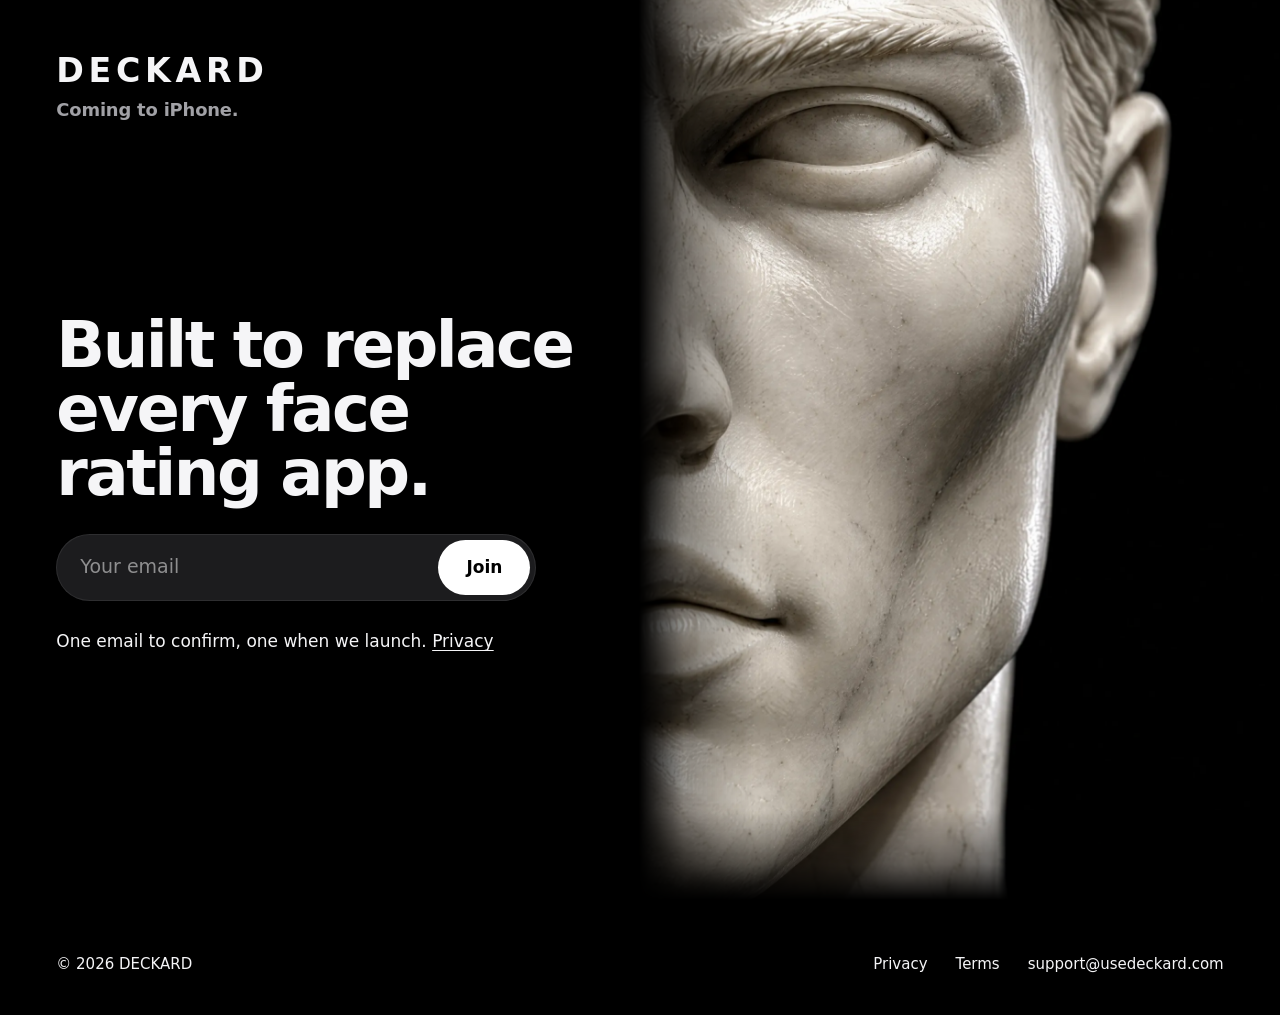
==== index.html @ 66ce31c7 "DECKARD: the website, the Terms of Use and the Privacy Policy" ====
<!doctype html>
<html lang="en">
<head>
<meta charset="utf-8">
<meta name="viewport" content="width=device-width, initial-scale=1, viewport-fit=cover">
<title>DECKARD</title>
<meta name="description" content="Built to replace every face rating app. Coming to iPhone.">
<meta name="theme-color" content="#000000">
<meta name="color-scheme" content="dark">
<meta property="og:type" content="website">
<meta property="og:title" content="DECKARD">
<meta property="og:description" content="Built to replace every face rating app. Coming to iPhone.">
<meta property="og:url" content="https://usedeckard.com/">
<meta property="og:image" content="https://usedeckard.com/og.jpg">
<meta property="og:image:width" content="1200">
<meta property="og:image:height" content="630">
<meta name="twitter:card" content="summary_large_image">
<link rel="icon" href="favicon.png">
<link rel="apple-touch-icon" href="assets/apple-touch-icon.png">
<link rel="preconnect" href="https://qlsidnowsqpfovdvyhog.supabase.co" crossorigin>
<link rel="preload" as="image" href="img/macro.webp" fetchpriority="high">
<link rel="stylesheet" href="site.css?v=57">
<script>document.documentElement.classList.add('js')</script>
</head>
<body>
<!-- usedeckard.com, the prelaunch page (Jaume, 2026-10-09: the redesign's C,
     "and remove the true scan part. that would be perfect"): the name,
     "Coming to iPhone.", the close-up off the edge, "Built to replace every
     face rating app.", the email box. The long page that was here is kept for
     after the launch: git tag website-full-2026-10-09. -->
<main>
  <div class="pic" aria-hidden="true">
    <img class="macro" src="img/macro.webp" alt="" width="1440" height="2560" fetchpriority="high">
  </div>
  <div class="col">
    <header class="brand">
      <h1 class="wordmark mark">DECKARD</h1>
      <p class="sub">Coming to iPhone.</p>
    </header>
    <div class="ask">
      <h2 class="headline line">Built to replace every face rating&nbsp;app.</h2>
      <p class="count-line" id="waiting" hidden><span class="num" id="waiting-n"></span> people are waiting.</p>
      <form class="signup" id="signup" novalidate>
        <label class="sr" for="email">Email</label>
        <input id="email" name="email" type="email" inputmode="email" autocomplete="email" autocapitalize="off" spellcheck="false" placeholder="Your email" required>
        <input class="trap" name="company" tabindex="-1" autocomplete="off" aria-hidden="true">
        <button type="submit">Join</button>
      </form>
      <p class="status" id="status" role="status" aria-live="polite"></p>
      <p class="consent">One email to confirm, one when we launch. <a href="https://usedeckard.com/privacy/">Privacy</a></p>
    </div>
  </div>
</main>

<footer>
  <div class="in">
    <span>© 2026 DECKARD</span>
    <nav aria-label="Legal">
      <a href="https://usedeckard.com/privacy/">Privacy</a>
      <a href="https://usedeckard.com/terms/">Terms</a>
      <a href="mailto:support@usedeckard.com">support@usedeckard.com</a>
    </nav>
  </div>
</footer>

<div class="sheet" id="sheet" role="dialog" aria-modal="true" aria-labelledby="sheet-title" hidden>
  <div class="sheet-in">
    <h2 class="headline" id="sheet-title"></h2>
    <p class="sheet-line" id="sheet-line"></p>
    <div class="sheet-actions">
      <button type="button" id="sheet-go" hidden></button>
      <button type="button" id="sheet-close" class="quiet">Close</button>
    </div>
  </div>
</div>

<script src="site.js?v=54"></script>
</body>
</html>
---- site.css ----
/* DECKARD — usedeckard.com, the prelaunch page (2026-10-09, his pick C of the
   redesign, with its second line taken out): the name, "Coming to iPhone.",
   the close-up off the edge, "Built to replace every face rating app.", the
   email box. Nothing is drawn on top of anything: the close-up has its own
   band on a phone, its own column on a laptop. Only transform and opacity
   animate, once, on arrival. */
:root {
  --night: #000000;
  --ink: #f5f5f7;
  --ink-2: #a1a1a6;
  --display: -apple-system, BlinkMacSystemFont, "SF Pro Display", "Helvetica Neue", "Segoe UI", system-ui, sans-serif;
  --text: -apple-system, BlinkMacSystemFont, "SF Pro Text", "Helvetica Neue", "Segoe UI", system-ui, sans-serif;
  --gutter: clamp(16px, 4.4vw, 64px);
  --ease: cubic-bezier(0.22, 1, 0.36, 1);
  color-scheme: dark;
}

* { box-sizing: border-box; }
html { -webkit-text-size-adjust: 100%; background: var(--night); }
body { margin: 0; background: var(--night); color: var(--ink); font: 17px/1.47 var(--text); -webkit-font-smoothing: antialiased; -moz-osx-font-smoothing: grayscale; overflow-x: clip; }
img { display: block; -webkit-user-drag: none; user-select: none; }
h1, h2, p { margin: 0; }
a { color: inherit; }
button, input { font: inherit; color: inherit; }
::selection { background: var(--ink); color: var(--night); }
.sr { position: absolute; width: 1px; height: 1px; overflow: hidden; clip-path: inset(50%); white-space: nowrap; }

.wordmark { font-family: var(--display); font-weight: 800; text-transform: uppercase; letter-spacing: 0.14em; line-height: 1; margin-right: -0.14em; }
.headline { font-family: var(--display); font-weight: 700; line-height: 1; letter-spacing: -0.038em; text-wrap: balance; }
.num { font-variant-numeric: tabular-nums; font-feature-settings: "tnum"; }

/* -------------------------------------------------------------- layout -- */
main {
  min-height: 100vh; min-height: 100svh;
  display: grid;
  grid-template-columns: minmax(0, 1fr) minmax(0, 1.1fr);
  padding: 0 0 0 max(var(--gutter), env(safe-area-inset-left, 0px));
}
.col { grid-column: 1; grid-row: 1; display: grid; grid-template-rows: auto 1fr; padding: calc(env(safe-area-inset-top, 0px) + clamp(28px, 6vh, 64px)) 0 clamp(28px, 6vh, 64px); min-width: 0; }
.ask { align-self: center; display: grid; grid-template-columns: minmax(0, 1fr); min-width: 0; gap: clamp(18px, 3.2vh, 32px); justify-items: start; max-width: 560px; }
.mark { font-size: clamp(26px, 2.6vw, 40px); }
.sub { margin-top: 12px; font: 600 clamp(17px, 1.4vw, 20px)/1.2 var(--display); letter-spacing: -0.01em; color: var(--ink-2); }
.line { font-size: clamp(40px, min(5vw, 9vh), 80px); }
.count-line { font: 600 clamp(19px, 1.7vw, 24px)/1.2 var(--display); letter-spacing: -0.015em; color: var(--ink-2); }

.pic { grid-column: 2; grid-row: 1; position: relative; min-width: 0; overflow: hidden; }
/* the crop runs from the eye to the chin: the jawline whole (his note, 2026-10-09: "we need to be able to see the jawline") */
.macro { position: absolute; inset: 0; width: 100%; height: 100%; object-fit: cover; object-position: 62% 72%; }
/* the close-up meets the black on a thin edge only, toward the words and at
   its foot, so it never ends on a straight line above the footer ("it cuts
   the face directly, and it makes it look cheap") and the face itself is not
   dimmed ("you faded the face too quickly", both 2026-10-09) */
.pic::after { content: ""; position: absolute; inset: 0; background: linear-gradient(90deg, #000 0%, rgba(0, 0, 0, 0.4) 7%, rgba(0, 0, 0, 0) 18%), linear-gradient(rgba(0, 0, 0, 0) 90%, rgba(0, 0, 0, 0.45) 96%, #000 100%); pointer-events: none; }

.signup { display: flex; gap: 10px; width: min(100%, 480px); padding: 6px; border-radius: 999px; background: #1c1c1e; box-shadow: inset 0 0 0 1px rgba(255, 255, 255, 0.08); transition: box-shadow 0.3s var(--ease); }
.signup:focus-within { box-shadow: inset 0 0 0 1.5px rgba(255, 255, 255, 0.6); }
.signup input[type="email"] { flex: 1 1 0; min-width: 0; width: 0; border: 0; background: transparent; padding: 0 18px; font-size: 19px; outline: none; color: #fff; }
.signup input::placeholder { color: rgba(255, 255, 255, 0.5); }
.signup button { flex: none; border: 0; border-radius: 999px; background: #fff; color: #000; font-weight: 600; font-size: 17px; padding: 15px 28px; cursor: pointer; transition: transform 0.2s var(--ease), opacity 0.2s; }
.signup button:active { transform: scale(0.97); }
.signup button:disabled { opacity: 0.6; cursor: default; }
.signup.done { display: none; }
.trap { position: absolute; left: -9999px; width: 1px; height: 1px; opacity: 0; }
.status:empty { display: none; }
.status { font: 600 clamp(20px, 2vw, 26px)/1.3 var(--display); letter-spacing: -0.015em; }
.consent { font: 400 17px/1.45 var(--text); color: var(--ink); }
.consent a { text-underline-offset: 3px; }

footer { background: var(--night); color: var(--ink); padding: clamp(28px, 6vh, 64px) var(--gutter) calc(env(safe-area-inset-bottom, 0px) + 40px); }
footer .in { padding-top: 0; display: flex; flex-wrap: wrap; justify-content: space-between; gap: 18px 32px; font: 500 15px/1.4 var(--text); }
footer nav { display: flex; flex-wrap: wrap; gap: 8px 28px; }
footer a { text-decoration: none; }
footer a:hover { text-decoration: underline; text-underline-offset: 3px; }

.sheet { position: fixed; inset: 0; z-index: 80; background: rgba(0, 0, 0, 0.94); color: #fff; display: grid; place-items: center; padding: var(--gutter); opacity: 0; transition: opacity 0.5s var(--ease); }
.sheet.in { opacity: 1; }
.sheet[hidden] { display: none; }
.sheet-in { display: grid; gap: 22px; justify-items: center; text-align: center; max-width: 640px; transform: translateY(18px); transition: transform 0.7s var(--ease); }
.sheet.in .sheet-in { transform: none; }
.sheet-in:focus { outline: none; }
.sheet .headline { font-size: clamp(40px, min(5.6vw, 10vh), 92px); }
.sheet-line { font: 600 clamp(22px, 2.4vw, 30px)/1.25 var(--display); letter-spacing: -0.02em; }
.sheet-actions { display: flex; gap: 12px; margin-top: 10px; }
.sheet button { border: 0; border-radius: 999px; background: #fff; color: #000; font-weight: 600; font-size: 17px; padding: 15px 28px; cursor: pointer; }
.sheet button.quiet { background: #1c1c1e; color: #fff; }
.sheet button:focus-visible, .signup button:focus-visible, .consent a:focus-visible, footer a:focus-visible { outline: 2px solid #fff; outline-offset: 3px; }
body.locked { overflow: hidden; }

/* -------------------------------------------------------------- arrival -- */
@keyframes rise { from { opacity: 0; transform: translateY(14px); } to { opacity: 1; transform: none; } }
@keyframes push { from { opacity: 0; transform: scale(1.12); } to { opacity: 1; transform: scale(1.03); } }
html.js .macro { animation: push 3.6s var(--ease) both 0.1s; transform-origin: 62% 72%; }
html.js .brand > * { animation: rise 1.6s var(--ease) backwards; }
html.js .mark { animation-delay: 0.35s; }
html.js .sub { animation-delay: 0.6s; }
html.js .ask > * { animation: rise 1.6s var(--ease) backwards; }
html.js .ask > :nth-child(1) { animation-delay: 0.8s; }
html.js .ask > :nth-child(n + 2) { animation-delay: 1.1s; }

/* --------------------------------------------------------------- phone -- */
/* Upright phones and upright tablets stack: the name, the picture in its own
   band, the words and the email box under it. A phone turned sideways
   keeps the laptop's two columns (measured 2026-10-09: stacked, the email
   box ran off a 667 x 375 screen). */
@media (orientation: portrait) and (max-width: 1100px) {
  main {
    grid-template-columns: minmax(0, 1fr);
    grid-template-rows: auto minmax(0, 1fr) auto;
    height: 100vh; height: 100svh; min-height: 560px;
    padding: calc(env(safe-area-inset-top, 0px) + 24px) var(--gutter) calc(env(safe-area-inset-bottom, 0px) + 22px);
  }
  .col { display: contents; }
  .brand { grid-row: 1; text-align: center; }
  .pic { grid-column: 1; grid-row: 2; margin: 12px calc(-1 * var(--gutter)) 0; }
  .ask { grid-column: 1; grid-row: 3; justify-self: center; width: min(100%, 560px); justify-items: stretch; text-align: center; gap: 16px; max-width: none; padding-top: clamp(16px, 3.2vw, 36px); }
  .mark { font-size: clamp(30px, 5vw, 44px); }
  .sub { margin-top: 10px; font-size: clamp(17px, 2.4vw, 22px); }
  .line { font-size: clamp(34px, 10vw, 60px); }
  .macro { object-position: 64% 76%; }
  /* the band meets the black above and below on a thin edge, never a hard one */
  .pic::after { background: linear-gradient(#000 0%, rgba(0, 0, 0, 0.45) 4%, rgba(0, 0, 0, 0) 11%, rgba(0, 0, 0, 0) 89%, rgba(0, 0, 0, 0.45) 96%, #000 100%); }
  .signup { width: 100%; }
  .signup input[type="email"] { font-size: 17px; padding: 0 14px; }
  .signup button { padding: 14px 20px; }
  .consent { font-size: 15px; }
}
/* a phone turned sideways: the laptop's two columns, tighter */
@media (max-height: 500px) and (orientation: landscape) {
  .col { padding-top: calc(env(safe-area-inset-top, 0px) + 18px); padding-bottom: 18px; }
  .ask { gap: 12px; }
  .line { font-size: clamp(30px, 8vh, 40px); }
  .sub { margin-top: 6px; }
  .consent { font-size: 15px; }
}

@media (prefers-reduced-motion: reduce) {
  html.js .macro, html.js .brand > *, html.js .ask > * { animation: none; }
  .sheet, .sheet-in { transition: none; }
}
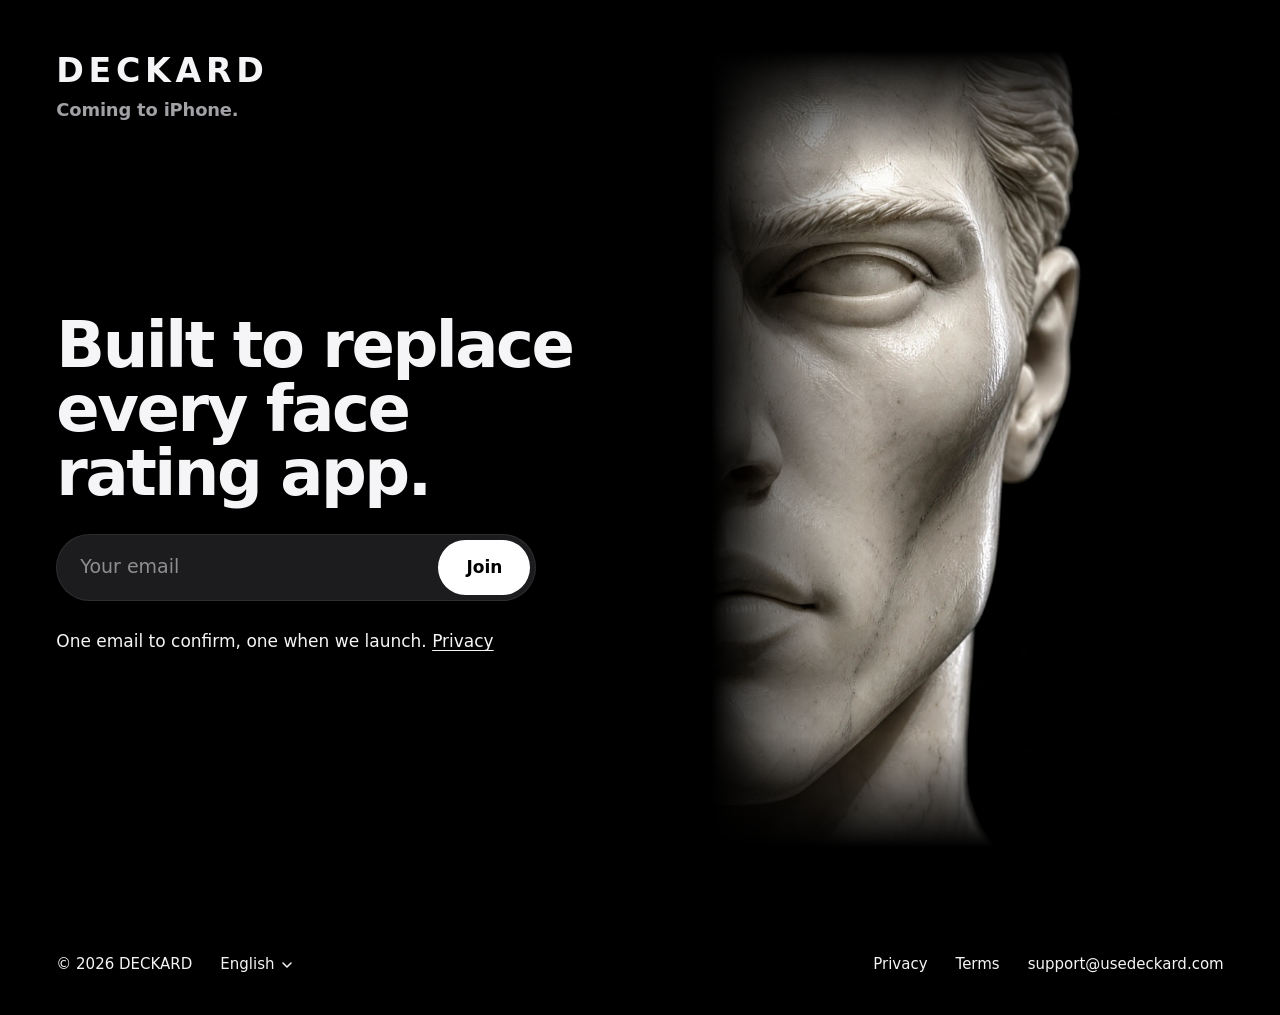
==== commit 777c47ad: "DECKARD: the website, the Terms of Use and the Privacy Policy" ====
--- a/index.html
+++ b/index.html
@@ -1,5 +1,5 @@
 <!doctype html>
-<html lang="en">
+<html lang="en" data-lang="en" data-locale="en-US">
 <head>
 <meta charset="utf-8">
 <meta name="viewport" content="width=device-width, initial-scale=1, viewport-fit=cover">
@@ -15,11 +15,27 @@
 <meta property="og:image:width" content="1200">
 <meta property="og:image:height" content="630">
 <meta name="twitter:card" content="summary_large_image">
+<!-- langs:head -->
+<script>(function(){var P={"en":"","es":"es","es-419":"latam","de":"de","fr":"fr","it":"it","pt-BR":"br"},c=null;try{c=localStorage.getItem('deckard-lang')}catch(e){}
+if(c==='en')return;var go=function(p){location.replace('/'+p+'/'+location.search+location.hash)};if(c&&P[c]){go(P[c]);return}
+var ls=navigator.languages&&navigator.languages.length?navigator.languages:[navigator.language||''];
+for(var i=0;i<ls.length;i++){var l=String(ls[i]).toLowerCase(),p=null;if(l.indexOf('en')===0)return;
+if(l.indexOf('es')===0)p=(l==='es'||l==='es-es')?'es':'latam';else if(l.indexOf('de')===0)p='de';else if(l.indexOf('fr')===0)p='fr';
+else if(l.indexOf('it')===0)p='it';else if(l.indexOf('pt')===0)p='br';if(p){go(p);return}}})()</script>
+<link rel="alternate" hreflang="en" href="https://usedeckard.com/">
+<link rel="alternate" hreflang="es-ES" href="https://usedeckard.com/es/">
+<link rel="alternate" hreflang="es-419" href="https://usedeckard.com/latam/">
+<link rel="alternate" hreflang="de" href="https://usedeckard.com/de/">
+<link rel="alternate" hreflang="fr" href="https://usedeckard.com/fr/">
+<link rel="alternate" hreflang="it" href="https://usedeckard.com/it/">
+<link rel="alternate" hreflang="pt-BR" href="https://usedeckard.com/br/">
+<link rel="alternate" hreflang="x-default" href="https://usedeckard.com/">
+<!-- /langs:head -->
 <link rel="icon" href="favicon.png">
 <link rel="apple-touch-icon" href="assets/apple-touch-icon.png">
 <link rel="preconnect" href="https://qlsidnowsqpfovdvyhog.supabase.co" crossorigin>
 <link rel="preload" as="image" href="img/macro.webp" fetchpriority="high">
-<link rel="stylesheet" href="site.css?v=57">
+<link rel="stylesheet" href="site.css?v=59">
 <script>document.documentElement.classList.add('js')</script>
 </head>
 <body>
@@ -39,11 +55,11 @@
     </header>
     <div class="ask">
       <h2 class="headline line">Built to replace every face rating&nbsp;app.</h2>
-      <p class="count-line" id="waiting" hidden><span class="num" id="waiting-n"></span> people are waiting.</p>
+      <p class="count-line" id="waiting" hidden></p>
       <form class="signup" id="signup" novalidate>
         <label class="sr" for="email">Email</label>
         <input id="email" name="email" type="email" inputmode="email" autocomplete="email" autocapitalize="off" spellcheck="false" placeholder="Your email" required>
-        <input class="trap" name="company" tabindex="-1" autocomplete="off" aria-hidden="true">
+        <input class="trap" name="hp" tabindex="-1" autocomplete="off" aria-hidden="true">
         <button type="submit">Join</button>
       </form>
       <p class="status" id="status" role="status" aria-live="polite"></p>
@@ -54,7 +70,12 @@
 
 <footer>
   <div class="in">
-    <span>© 2026 DECKARD</span>
+    <div class="left">
+      <span>© 2026 DECKARD</span>
+      <!-- langs:menu -->
+      <label class="lang"><span class="sr">Language</span><span class="cur" aria-hidden="true" lang="en">English</span><select id="lang"><option value="en" lang="en" data-href="/" selected>English</option><option value="es" lang="es-ES" data-href="/es/">Español (España)</option><option value="es-419" lang="es-419" data-href="/latam/">Español (Latinoamérica)</option><option value="de" lang="de" data-href="/de/">Deutsch</option><option value="fr" lang="fr" data-href="/fr/">Français</option><option value="it" lang="it" data-href="/it/">Italiano</option><option value="pt-BR" lang="pt-BR" data-href="/br/">Português (Brasil)</option></select></label>
+      <!-- /langs:menu -->
+    </div>
     <nav aria-label="Legal">
       <a href="https://usedeckard.com/privacy/">Privacy</a>
       <a href="https://usedeckard.com/terms/">Terms</a>
@@ -74,6 +95,6 @@
   </div>
 </div>
 
-<script src="site.js?v=54"></script>
+<script src="site.js?v=59"></script>
 </body>
 </html>
--- a/site.css
+++ b/site.css
@@ -44,13 +44,21 @@
 .count-line { font: 600 clamp(19px, 1.7vw, 24px)/1.2 var(--display); letter-spacing: -0.015em; color: var(--ink-2); }
 
 .pic { grid-column: 2; grid-row: 1; position: relative; min-width: 0; overflow: hidden; }
-/* the crop runs from the eye to the chin: the jawline whole (his note, 2026-10-09: "we need to be able to see the jawline") */
-.macro { position: absolute; inset: 0; width: 100%; height: 100%; object-fit: cover; object-position: 62% 72%; }
-/* the close-up meets the black on a thin edge only, toward the words and at
-   its foot, so it never ends on a straight line above the footer ("it cuts
-   the face directly, and it makes it look cheap") and the face itself is not
-   dimmed ("you faded the face too quickly", both 2026-10-09) */
-.pic::after { content: ""; position: absolute; inset: 0; background: linear-gradient(90deg, #000 0%, rgba(0, 0, 0, 0.4) 7%, rgba(0, 0, 0, 0) 18%), linear-gradient(rgba(0, 0, 0, 0) 90%, rgba(0, 0, 0, 0.45) 96%, #000 100%); pointer-events: none; }
+/* The whole close-up, smaller (his note, 2026-10-22: "the face of it its too
+   big"): forehead to neck at most 86% of the screen's height, its cut edge
+   fading out toward the words, where the cover crop had filled the column with the
+   eye-to-chin. It meets the black on thin edges — toward the words, at the
+   forehead's cut and at its foot — never a straight line ("it cuts the face
+   directly, and it makes it look cheap"), and the face itself is not dimmed
+   ("you faded the face too quickly"). */
+.macro {
+  position: absolute; left: 50%; top: 50%; translate: -56% -50%;
+  height: min(86%, 1200px); width: auto; max-width: 100%; object-fit: contain; object-position: left center;
+  --fade-x: linear-gradient(90deg, rgba(0, 0, 0, 0) 0%, rgba(0, 0, 0, 0.5) 14%, #000 34%);
+  --fade-y: linear-gradient(rgba(0, 0, 0, 0) 0%, #000 14%, #000 86%, rgba(0, 0, 0, 0) 100%);
+  -webkit-mask-image: var(--fade-x), var(--fade-y); -webkit-mask-composite: source-in;
+  mask-image: var(--fade-x), var(--fade-y); mask-composite: intersect;
+}
 
 .signup { display: flex; gap: 10px; width: min(100%, 480px); padding: 6px; border-radius: 999px; background: #1c1c1e; box-shadow: inset 0 0 0 1px rgba(255, 255, 255, 0.08); transition: box-shadow 0.3s var(--ease); }
 .signup:focus-within { box-shadow: inset 0 0 0 1.5px rgba(255, 255, 255, 0.6); }
@@ -89,7 +97,7 @@
 /* -------------------------------------------------------------- arrival -- */
 @keyframes rise { from { opacity: 0; transform: translateY(14px); } to { opacity: 1; transform: none; } }
 @keyframes push { from { opacity: 0; transform: scale(1.12); } to { opacity: 1; transform: scale(1.03); } }
-html.js .macro { animation: push 3.6s var(--ease) both 0.1s; transform-origin: 62% 72%; }
+html.js .macro { animation: push 3.6s var(--ease) both 0.1s; transform-origin: 40% 55%; }
 html.js .brand > * { animation: rise 1.6s var(--ease) backwards; }
 html.js .mark { animation-delay: 0.35s; }
 html.js .sub { animation-delay: 0.6s; }
@@ -116,9 +124,8 @@
   .mark { font-size: clamp(30px, 5vw, 44px); }
   .sub { margin-top: 10px; font-size: clamp(17px, 2.4vw, 22px); }
   .line { font-size: clamp(34px, 10vw, 60px); }
-  .macro { object-position: 64% 76%; }
-  /* the band meets the black above and below on a thin edge, never a hard one */
-  .pic::after { background: linear-gradient(#000 0%, rgba(0, 0, 0, 0.45) 4%, rgba(0, 0, 0, 0) 11%, rgba(0, 0, 0, 0) 89%, rgba(0, 0, 0, 0.45) 96%, #000 100%); }
+  /* the whole close-up in its band, the cut edge at the screen's edge */
+  .macro { left: 0; translate: 0 -50%; height: 94%; --fade-x: linear-gradient(90deg, rgba(0, 0, 0, 0.35) 0%, #000 12%); }
   .signup { width: 100%; }
   .signup input[type="email"] { font-size: 17px; padding: 0 14px; }
   .signup button { padding: 14px 20px; }
@@ -137,3 +144,14 @@
   html.js .macro, html.js .brand > *, html.js .ask > * { animation: none; }
   .sheet, .sheet-in { transition: none; }
 }
+
+/* ------------------------------------------------------------- language -- */
+/* The footer's language menu, beside the copyright: the current language's
+   name and a chevron; the system's own picker opens from it. */
+footer .left { display: flex; flex-wrap: wrap; align-items: center; gap: 8px 28px; }
+footer .lang { position: relative; display: inline-flex; align-items: center; gap: 7px; cursor: pointer; }
+footer .lang .cur::after { content: ""; display: inline-block; width: 10px; height: 6px; margin-left: 7px; vertical-align: middle;
+  background: url("data:image/svg+xml,%3Csvg xmlns='http://www.w3.org/2000/svg' width='10' height='6' viewBox='0 0 10 6'%3E%3Cpath d='M1 1l4 4 4-4' fill='none' stroke='%23f5f5f7' stroke-width='1.5' stroke-linecap='round' stroke-linejoin='round'/%3E%3C/svg%3E") no-repeat center; }
+footer .lang select { position: absolute; inset: 0; width: 100%; height: 100%; opacity: 0; cursor: pointer; font: inherit; appearance: none; -webkit-appearance: none; }
+footer .lang:focus-within { outline: 2px solid #fff; outline-offset: 3px; border-radius: 4px; }
+footer .lang:hover .cur { text-decoration: underline; text-underline-offset: 3px; }
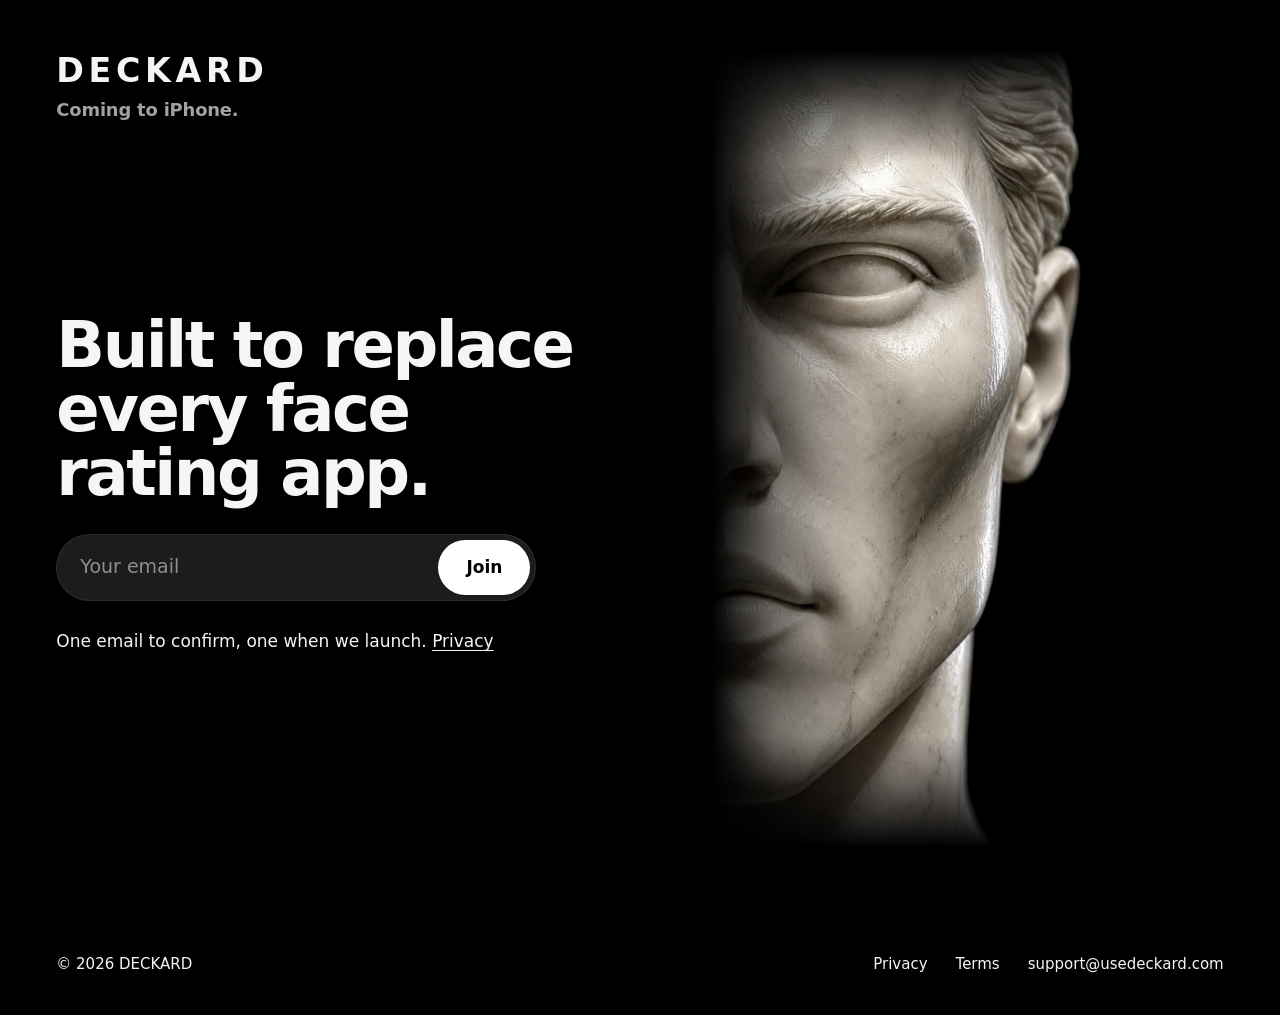
==== commit e57bbec8: "DECKARD: the website, the Terms of Use and the Privacy Policy" ====
--- a/index.html
+++ b/index.html
@@ -16,20 +16,6 @@
 <meta property="og:image:height" content="630">
 <meta name="twitter:card" content="summary_large_image">
 <!-- langs:head -->
-<script>(function(){var P={"en":"","es":"es","es-419":"latam","de":"de","fr":"fr","it":"it","pt-BR":"br"},c=null;try{c=localStorage.getItem('deckard-lang')}catch(e){}
-if(c==='en')return;var go=function(p){location.replace('/'+p+'/'+location.search+location.hash)};if(c&&P[c]){go(P[c]);return}
-var ls=navigator.languages&&navigator.languages.length?navigator.languages:[navigator.language||''];
-for(var i=0;i<ls.length;i++){var l=String(ls[i]).toLowerCase(),p=null;if(l.indexOf('en')===0)return;
-if(l.indexOf('es')===0)p=(l==='es'||l==='es-es')?'es':'latam';else if(l.indexOf('de')===0)p='de';else if(l.indexOf('fr')===0)p='fr';
-else if(l.indexOf('it')===0)p='it';else if(l.indexOf('pt')===0)p='br';if(p){go(p);return}}})()</script>
-<link rel="alternate" hreflang="en" href="https://usedeckard.com/">
-<link rel="alternate" hreflang="es-ES" href="https://usedeckard.com/es/">
-<link rel="alternate" hreflang="es-419" href="https://usedeckard.com/latam/">
-<link rel="alternate" hreflang="de" href="https://usedeckard.com/de/">
-<link rel="alternate" hreflang="fr" href="https://usedeckard.com/fr/">
-<link rel="alternate" hreflang="it" href="https://usedeckard.com/it/">
-<link rel="alternate" hreflang="pt-BR" href="https://usedeckard.com/br/">
-<link rel="alternate" hreflang="x-default" href="https://usedeckard.com/">
 <!-- /langs:head -->
 <link rel="icon" href="favicon.png">
 <link rel="apple-touch-icon" href="assets/apple-touch-icon.png">
@@ -73,7 +59,6 @@
     <div class="left">
       <span>© 2026 DECKARD</span>
       <!-- langs:menu -->
-      <label class="lang"><span class="sr">Language</span><span class="cur" aria-hidden="true" lang="en">English</span><select id="lang"><option value="en" lang="en" data-href="/" selected>English</option><option value="es" lang="es-ES" data-href="/es/">Español (España)</option><option value="es-419" lang="es-419" data-href="/latam/">Español (Latinoamérica)</option><option value="de" lang="de" data-href="/de/">Deutsch</option><option value="fr" lang="fr" data-href="/fr/">Français</option><option value="it" lang="it" data-href="/it/">Italiano</option><option value="pt-BR" lang="pt-BR" data-href="/br/">Português (Brasil)</option></select></label>
       <!-- /langs:menu -->
     </div>
     <nav aria-label="Legal">
